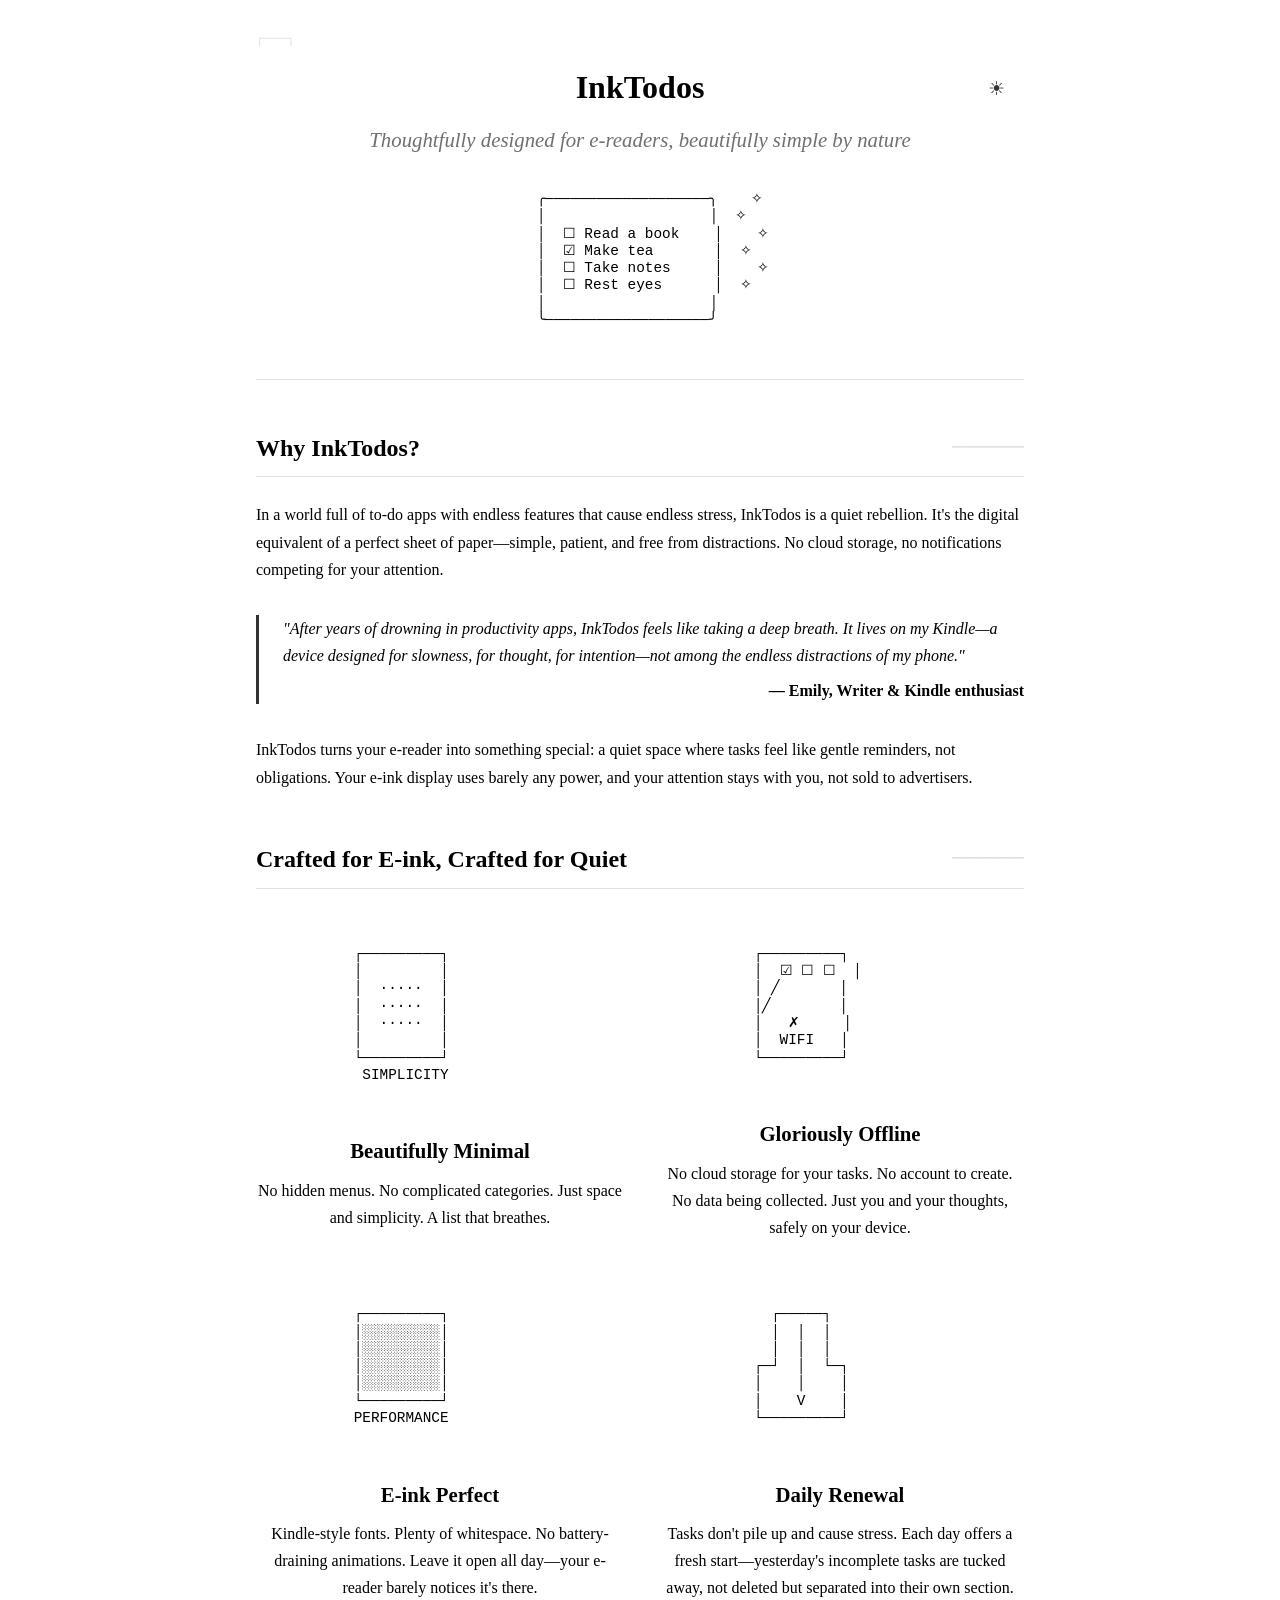
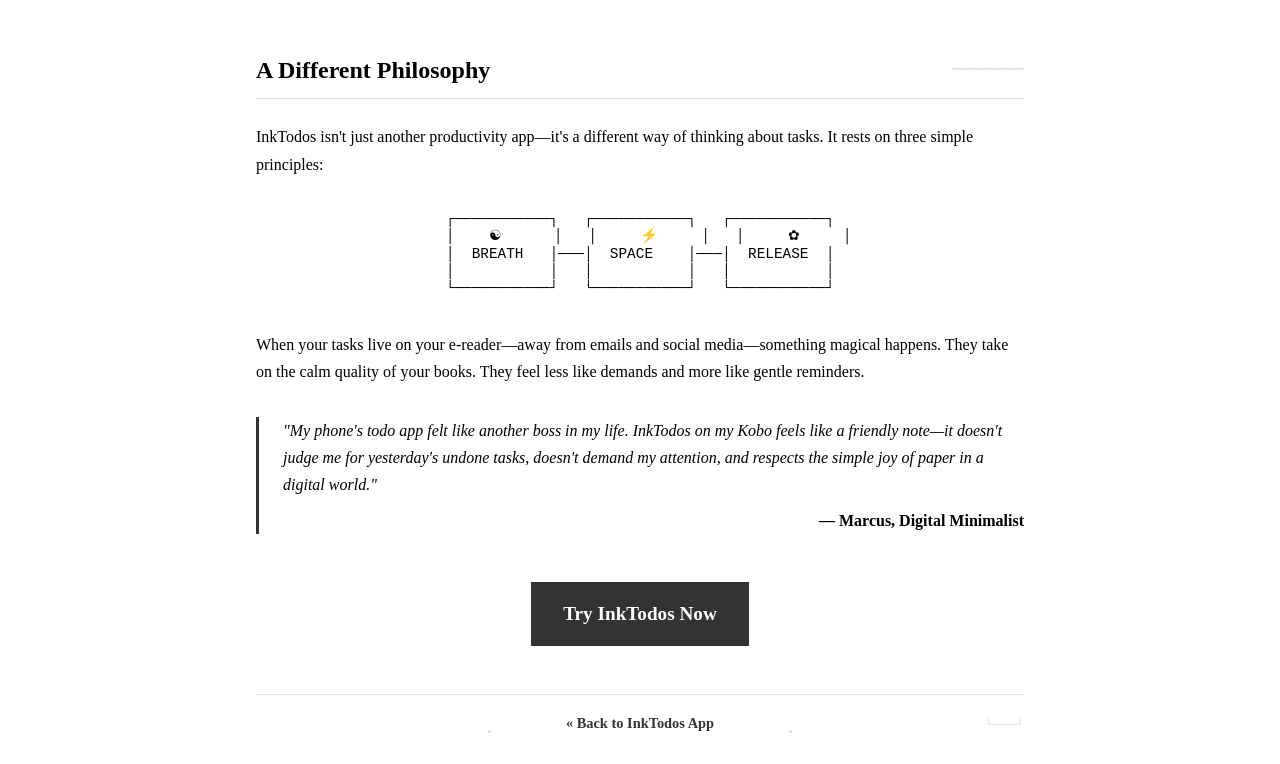
==== about.html @ b76cc150 "Initial commit" ====
<!DOCTYPE html>
<html lang="en">
<head>
    <meta charset="UTF-8">
    <meta name="viewport" content="width=device-width, initial-scale=1.0">
    <title>About InkTodos</title>
    <link rel="stylesheet" href="css/style.css">
    <style>
        /* Dark mode variables - must match the ones in style.css */
        .dark-mode {
            --bg-color: #121212;
            --text-color: #f0f0f0;
            --light-gray: #333333;
            --medium-gray: #999999;
            --completed-color: #666666;
            --focus-color: #f0f0f0;
            --accent-color: #bbbbbb;
        }
        
        /* Additional styles specific to about page */
        .about-container {
            max-width: 800px;
            margin: 0 auto;
            padding: 1rem;
            line-height: 1.7;
            position: relative;
        }
        
        /* Decorative corner elements */
        .about-container::before,
        .about-container::after {
            content: "┌───┐";
            font-family: monospace;
            position: absolute;
            white-space: pre;
            color: var(--light-gray);
        }
        
        .about-container::before {
            top: 1rem;
            left: 1rem;
        }
        
        .about-container::after {
            content: "└───┘";
            bottom: 1rem;
            right: 1rem;
        }

        .hero {
            text-align: center;
            margin: 2rem 0 3rem;
        }

        .tagline {
            font-size: 1.3rem;
            margin-top: 0.5rem;
            color: var(--medium-gray);
            font-style: italic;
        }

        .section {
            margin-bottom: 3rem;
        }

        .section-title {
            margin-bottom: 1.5rem;
            border-bottom: 1px solid var(--light-gray);
            padding-bottom: 0.5rem;
            position: relative;
        }
        
        .section-title::after {
            content: "─────";
            font-family: monospace;
            position: absolute;
            right: 0;
            bottom: 0.5rem;
            color: var(--light-gray);
        }

        .features {
            display: grid;
            grid-template-columns: 1fr;
            gap: 2rem;
        }

        .feature {
            display: flex;
            flex-direction: column;
            align-items: center;
        }

        .feature-title {
            font-size: 1.3rem;
            margin: 1rem 0 0.5rem;
            text-align: center;
        }

        .feature-desc {
            text-align: center;
        }

        .illustration {
            margin: 1rem 0;
            text-align: center;
            line-height: 1;
        }

        .ascii-art {
            font-family: monospace;
            white-space: pre;
            font-size: 0.9rem;
            line-height: 1.2;
            display: inline-block;
            text-align: left;
            margin: 0 auto;
        }

        .testimonial {
            border-left: 3px solid var(--accent-color);
            padding-left: 1.5rem;
            margin: 2rem 0;
            font-style: italic;
        }

        .testimonial-author {
            text-align: right;
            margin-top: 0.5rem;
            font-style: normal;
            font-weight: bold;
        }

        .cta {
            text-align: center;
            margin: 3rem 0;
        }

        .cta-button {
            display: inline-block;
            padding: 1rem 2rem;
            background-color: var(--accent-color);
            color: var(--bg-color);
            text-decoration: none;
            font-weight: bold;
            font-size: 1.2rem;
            border: none;
        }
        
        .nav-links {
            text-align: center;
            margin-top: 3rem;
            padding-top: 1rem;
            border-top: 1px solid var(--light-gray);
            position: relative;
        }
        
        .nav-links::before,
        .nav-links::after {
            content: "·";
            position: absolute;
            top: 1rem;
            font-size: 1.5rem;
            color: var(--light-gray);
        }
        
        .nav-links::before {
            left: 30%;
        }
        
        .nav-links::after {
            right: 30%;
        }

        .nav-link {
            color: var(--accent-color);
            text-decoration: none;
            font-weight: bold;
        }
        
        .theme-toggle {
            position: absolute;
            top: 0.5rem;
            right: 0.5rem;
            background: none;
            border: none;
            font-size: 1.2rem;
            cursor: pointer;
            color: var(--accent-color);
            padding: 0.5rem;
            border-radius: 50%;
            width: 2.5rem;
            height: 2.5rem;
            display: flex;
            align-items: center;
            justify-content: center;
            z-index: 10;
        }
        
        @media (min-width: 600px) {
            .features {
                grid-template-columns: 1fr 1fr;
            }
        }
    </style>
</head>
<body>
    <div class="about-container">
        <header class="hero">
            <button id="theme-toggle" class="theme-toggle" aria-label="Toggle dark mode">☀</button>
            <h1>InkTodos</h1>
            <p class="tagline">Thoughtfully designed for e-readers, beautifully simple by nature</p>
            
            <div class="illustration">
                <div class="ascii-art">
   ╭───────────────────╮    ✧
   │                   │  ✧
   │  ☐ Read a book    │    ✧
   │  ☑ Make tea       │  ✧
   │  ☐ Take notes     │    ✧
   │  ☐ Rest eyes      │  ✧
   │                   │
   ╰───────────────────╯
                </div>
            </div>
        </header>
        
        <section class="section">
            <h2 class="section-title">Why InkTodos?</h2>
            <p>In a world full of to-do apps with endless features that cause endless stress, InkTodos is a quiet rebellion. It's the digital equivalent of a perfect sheet of paper—simple, patient, and free from distractions. No cloud storage, no notifications competing for your attention.</p>
            
            <div class="testimonial">
                <p>"After years of drowning in productivity apps, InkTodos feels like taking a deep breath. It lives on my Kindle—a device designed for slowness, for thought, for intention—not among the endless distractions of my phone."</p>
                <p class="testimonial-author">— Emily, Writer & Kindle enthusiast</p>
            </div>
            
            <p>InkTodos turns your e-reader into something special: a quiet space where tasks feel like gentle reminders, not obligations. Your e-ink display uses barely any power, and your attention stays with you, not sold to advertisers.</p>
        </section>
        
        <section class="section">
            <h2 class="section-title">Crafted for E-ink, Crafted for Quiet</h2>
            
            <div class="features">
                <div class="feature">
                    <div class="illustration">
                        <div class="ascii-art">
  ┌─────────┐
  │         │
  │  ·····  │
  │  ·····  │
  │  ·····  │
  │         │
  └─────────┘
   SIMPLICITY
                        </div>
                    </div>
                    <h3 class="feature-title">Beautifully Minimal</h3>
                    <p class="feature-desc">No hidden menus. No complicated categories. Just space and simplicity. A list that breathes.</p>
                </div>
                
                <div class="feature">
                    <div class="illustration">
                        <div class="ascii-art">
  ┌─────────┐
  │  ☑ ☐ ☐  │
  │ ╱       │
  │╱        │
  │   ✗     │
  │  WIFI   │
  └─────────┘
                        </div>
                    </div>
                    <h3 class="feature-title">Gloriously Offline</h3>
                    <p class="feature-desc">No cloud storage for your tasks. No account to create. No data being collected. Just you and your thoughts, safely on your device.</p>
                </div>
                
                <div class="feature">
                    <div class="illustration">
                        <div class="ascii-art">
  ┌─────────┐
  │░░░░░░░░░│
  │░░░░░░░░░│
  │░░░░░░░░░│
  │░░░░░░░░░│
  └─────────┘
  PERFORMANCE
                        </div>
                    </div>
                    <h3 class="feature-title">E-ink Perfect</h3>
                    <p class="feature-desc">Kindle-style fonts. Plenty of whitespace. No battery-draining animations. Leave it open all day—your e-reader barely notices it's there.</p>
                </div>
                
                <div class="feature">
                    <div class="illustration">
                        <div class="ascii-art">
    ┌─────┐
    │  │  │
    │  │  │
  ┌─┘  │  └─┐
  │    │    │
  │    V    │
  └─────────┘
                        </div>
                    </div>
                    <h3 class="feature-title">Daily Renewal</h3>
                    <p class="feature-desc">Tasks don't pile up and cause stress. Each day offers a fresh start—yesterday's incomplete tasks are tucked away, not deleted but separated into their own section.</p>
                </div>
            </div>
        </section>
        
        <section class="section">
            <h2 class="section-title">A Different Philosophy</h2>
            <p>InkTodos isn't just another productivity app—it's a different way of thinking about tasks. It rests on three simple principles:</p>
            
            <div class="illustration">
                <div class="ascii-art">
  ┌───────────┐   ┌───────────┐   ┌───────────┐
  │    ☯      │   │     ⚡     │   │     ✿     │
  │  BREATH   │───│  SPACE    │───│  RELEASE  │
  │           │   │           │   │           │
  └───────────┘   └───────────┘   └───────────┘
                </div>
            </div>
            
            <p>When your tasks live on your e-reader—away from emails and social media—something magical happens. They take on the calm quality of your books. They feel less like demands and more like gentle reminders.</p>
            
            <div class="testimonial">
                <p>"My phone's todo app felt like another boss in my life. InkTodos on my Kobo feels like a friendly note—it doesn't judge me for yesterday's undone tasks, doesn't demand my attention, and respects the simple joy of paper in a digital world."</p>
                <p class="testimonial-author">— Marcus, Digital Minimalist</p>
            </div>
        </section>

        <div class="cta">
            <a href="index.html" class="cta-button">Try InkTodos Now</a>
        </div>
        
        <footer class="nav-links">
            <a href="index.html" class="nav-link">« Back to InkTodos App</a>
        </footer>
    </div>
    
    <script>
        // Theme handling for about page
        document.addEventListener('DOMContentLoaded', function() {
            const themeToggle = document.getElementById('theme-toggle');
            
            // Check if user previously set a theme preference
            function initTheme() {
                const savedTheme = localStorage.getItem('theme');
                
                if (savedTheme === 'dark') {
                    document.body.classList.add('dark-mode');
                    themeToggle.textContent = '☾';
                } else if (savedTheme === 'light') {
                    document.body.classList.remove('dark-mode');
                    themeToggle.textContent = '☀';
                } else {
                    // Check system preference
                    const prefersDark = window.matchMedia && window.matchMedia('(prefers-color-scheme: dark)').matches;
                    
                    if (prefersDark) {
                        document.body.classList.add('dark-mode');
                        themeToggle.textContent = '☾';
                    }
                }
            }
            
            // Toggle theme
            function toggleTheme() {
                if (document.body.classList.contains('dark-mode')) {
                    document.body.classList.remove('dark-mode');
                    localStorage.setItem('theme', 'light');
                    themeToggle.textContent = '☀';
                } else {
                    document.body.classList.add('dark-mode');
                    localStorage.setItem('theme', 'dark');
                    themeToggle.textContent = '☾';
                }
            }
            
            // Add event listener
            if (themeToggle) {
                themeToggle.addEventListener('click', toggleTheme);
            }
            
            // Initialize theme
            initTheme();
        });
    </script>
</body>
</html>
---- css/style.css ----
/* E-reader friendly styles with high contrast and simple design */
:root {
    /* Light mode (default) */
    --bg-color: #ffffff;
    --text-color: #000000;
    --light-gray: #e0e0e0;
    --medium-gray: #707070;
    --completed-color: #aaaaaa;
    --focus-color: #111111;
    --accent-color: #333333;
}

/* Disable all animations and transitions for the entire document */
*, *::before, *::after {
    animation: none !important;
    transition: none !important;
}

/* Dark mode */
.dark-mode {
    --bg-color: #121212;
    --text-color: #f0f0f0;
    --light-gray: #333333;
    --medium-gray: #999999;
    --completed-color: #666666;
    --focus-color: #f0f0f0;
    --accent-color: #bbbbbb;
}

/* Removed prefers-color-scheme media query as it interferes with manual toggle */

* {
    box-sizing: border-box;
    margin: 0;
    padding: 0;
}

body {
    font-family: 'Bookerly', 'Palatino', 'Georgia', serif;
    background-color: var(--bg-color);
    color: var(--text-color);
    line-height: 1.6;
    padding: 0.75rem;
    max-width: 100%;
}

.container {
    max-width: 800px;
    margin: 0 auto;
    padding: 1rem;
}

header {
    text-align: center;
    margin-bottom: 2rem;
    border-bottom: 1px solid var(--light-gray);
    padding-bottom: 1rem;
    position: relative;
}

.progress-container {
    width: 100%;
    height: 8px;
    background-color: var(--light-gray);
    position: relative;
    margin-bottom: 1.5rem;
    border-radius: 4px;
    overflow: hidden;
}

.progress-bar {
    height: 100%;
    background-color: var(--accent-color);
    width: 0%;
    /* Removed transition to prevent ghosting on e-ink displays */
}

.theme-toggle {
    position: absolute;
    top: 0.5rem;
    right: 0.5rem;
    background: none;
    border: none;
    font-size: 1.2rem;
    cursor: pointer;
    color: var(--accent-color);
    padding: 0.5rem;
    border-radius: 50%;
    width: 2.5rem;
    height: 2.5rem;
    display: flex;
    align-items: center;
    justify-content: center;
}

h1 {
    font-size: 2rem;
    margin-bottom: 0.5rem;
}

h2 {
    font-size: 1.5rem;
    margin-bottom: 1rem;
}

.date-display {
    font-size: 1.2rem;
    color: var(--medium-gray);
}

/* Form styles */
#task-form {
    display: flex;
    margin-bottom: 2rem;
    border: 1px solid var(--light-gray);
}

#task-input {
    flex: 1;
    padding: 0.75rem;
    font-size: 1rem;
    border: none;
    background-color: var(--bg-color);
    color: var(--text-color);
}

#add-task-btn {
    padding: 0.75rem 1.5rem;
    background-color: var(--accent-color);
    color: var(--bg-color);
    border: none;
    font-size: 1rem;
    cursor: pointer;
    font-weight: bold;
}

/* Task list styles */
.task-header {
    display: flex;
    justify-content: space-between;
    align-items: center;
    margin-bottom: 1rem;
}

.task-actions {
    display: flex;
    gap: 0.5rem;
}

.action-btn {
    padding: 0.5rem 1rem;
    background-color: var(--accent-color);
    color: var(--bg-color);
    border: none;
    font-size: 0.9rem;
    cursor: pointer;
    border-radius: 4px;
}

#task-list {
    list-style-type: none;
}

.task-item {
    padding: 1.2rem 1rem;
    border-bottom: 1px solid var(--light-gray);
    display: flex;
    align-items: center;
}

.empty-list {
    text-align: center;
    color: var(--medium-gray);
    font-style: italic;
}

.task-text {
    flex: 1;
    font-size: 1.1rem;
}

.completed .task-text {
    text-decoration: line-through;
    color: var(--completed-color);
}

.rolled-over .task-text::before {
    content: "↻ ";
    color: var(--accent-color);
}

.delete-btn {
    margin-left: 1rem;
    background: none;
    border: none;
    font-size: 1.2rem;
    cursor: pointer;
    color: var(--medium-gray);
}

footer {
    margin-top: 2rem;
    text-align: center;
    font-size: 0.9rem;
    color: var(--medium-gray);
}

/* Make checkboxes more visible on e-readers */
input[type="checkbox"] {
    width: 1.5rem;
    height: 1.5rem;
    margin-right: 1rem;
    border: 2px solid var(--accent-color);
    -webkit-appearance: none;
    appearance: none;
    display: inline-block;
    position: relative;
    border-radius: 0.2rem;
    background-color: var(--bg-color);
}

input[type="checkbox"]:checked {
    background-color: var(--accent-color);
}

input[type="checkbox"]:checked::after {
    content: "✓";
    position: absolute;
    top: 50%;
    left: 50%;
    transform: translate(-50%, -50%);
    font-size: 1.2rem;
    color: var(--bg-color);
    font-weight: bold;
}

/* Focus states for accessibility */
a:focus, button:focus, input:focus {
    outline: 2px solid var(--focus-color);
}

/* Navigation links */
.nav-link {
    color: var(--accent-color);
    text-decoration: none;
    font-weight: bold;
}
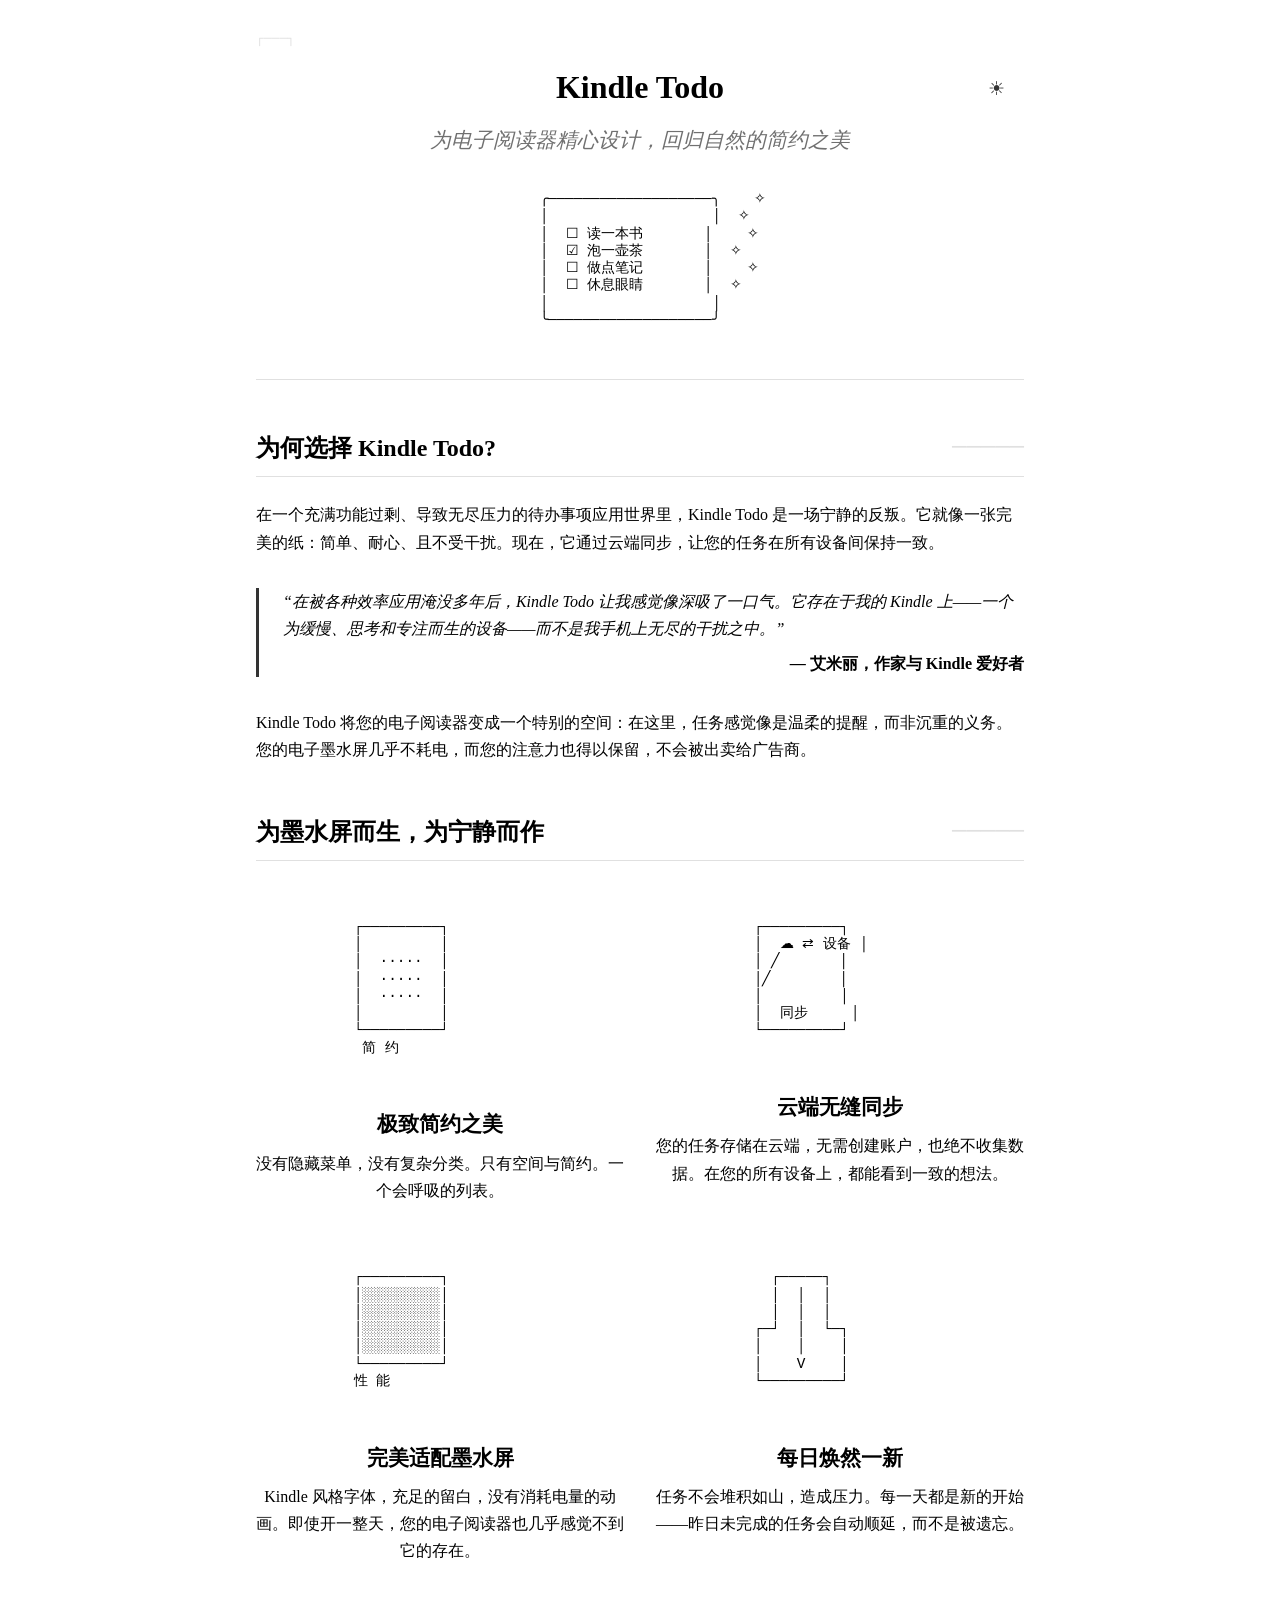
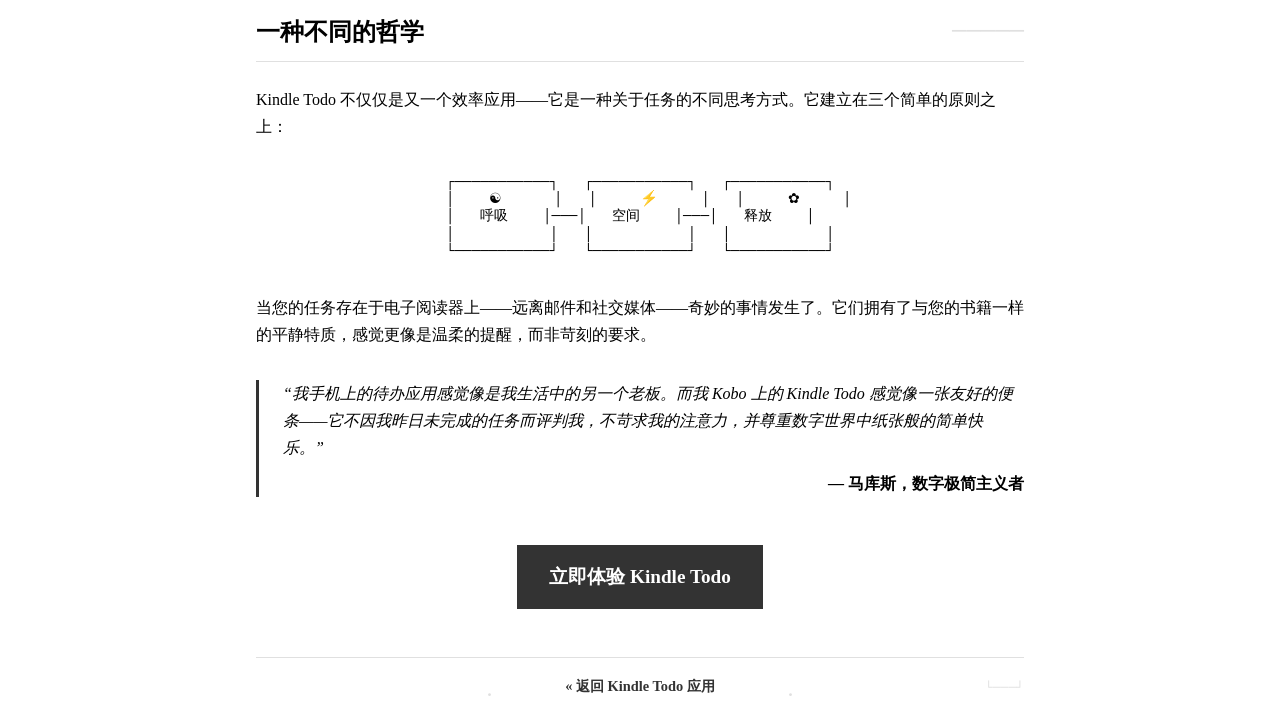
==== commit c1dcd9b6: "Save local changes" ====
--- a/about.html
+++ b/about.html
@@ -3,7 +3,7 @@
 <head>
     <meta charset="UTF-8">
     <meta name="viewport" content="width=device-width, initial-scale=1.0">
-    <title>About InkTodos</title>
+    <title>关于 Kindle Todo</title>
     <link rel="stylesheet" href="css/style.css">
     <style>
         /* Dark mode variables - must match the ones in style.css */
@@ -208,17 +208,17 @@
     <div class="about-container">
         <header class="hero">
             <button id="theme-toggle" class="theme-toggle" aria-label="Toggle dark mode">☀</button>
-            <h1>InkTodos</h1>
-            <p class="tagline">Thoughtfully designed for e-readers, beautifully simple by nature</p>
+            <h1>Kindle Todo</h1>
+            <p class="tagline">为电子阅读器精心设计，回归自然的简约之美</p>
             
             <div class="illustration">
                 <div class="ascii-art">
    ╭───────────────────╮    ✧
    │                   │  ✧
-   │  ☐ Read a book    │    ✧
-   │  ☑ Make tea       │  ✧
-   │  ☐ Take notes     │    ✧
-   │  ☐ Rest eyes      │  ✧
+   │  ☐ 读一本书       │    ✧
+   │  ☑ 泡一壶茶       │  ✧
+   │  ☐ 做点笔记       │    ✧
+   │  ☐ 休息眼睛       │  ✧
    │                   │
    ╰───────────────────╯
                 </div>
@@ -226,19 +226,19 @@
         </header>
         
         <section class="section">
-            <h2 class="section-title">Why InkTodos?</h2>
-            <p>In a world full of to-do apps with endless features that cause endless stress, InkTodos is a quiet rebellion. It's the digital equivalent of a perfect sheet of paper—simple, patient, and free from distractions. No cloud storage, no notifications competing for your attention.</p>
+            <h2 class="section-title">为何选择 Kindle Todo?</h2>
+            <p>在一个充满功能过剩、导致无尽压力的待办事项应用世界里，Kindle Todo 是一场宁静的反叛。它就像一张完美的纸：简单、耐心、且不受干扰。现在，它通过云端同步，让您的任务在所有设备间保持一致。</p>
             
             <div class="testimonial">
-                <p>"After years of drowning in productivity apps, InkTodos feels like taking a deep breath. It lives on my Kindle—a device designed for slowness, for thought, for intention—not among the endless distractions of my phone."</p>
-                <p class="testimonial-author">— Emily, Writer & Kindle enthusiast</p>
-            </div>
-            
-            <p>InkTodos turns your e-reader into something special: a quiet space where tasks feel like gentle reminders, not obligations. Your e-ink display uses barely any power, and your attention stays with you, not sold to advertisers.</p>
+                <p>“在被各种效率应用淹没多年后，Kindle Todo 让我感觉像深吸了一口气。它存在于我的 Kindle 上——一个为缓慢、思考和专注而生的设备——而不是我手机上无尽的干扰之中。”</p>
+                <p class="testimonial-author">— 艾米丽，作家与 Kindle 爱好者</p>
+            </div>
+            
+            <p>Kindle Todo 将您的电子阅读器变成一个特别的空间：在这里，任务感觉像是温柔的提醒，而非沉重的义务。您的电子墨水屏几乎不耗电，而您的注意力也得以保留，不会被出卖给广告商。</p>
         </section>
         
         <section class="section">
-            <h2 class="section-title">Crafted for E-ink, Crafted for Quiet</h2>
+            <h2 class="section-title">为墨水屏而生，为宁静而作</h2>
             
             <div class="features">
                 <div class="feature">
@@ -251,27 +251,27 @@
   │  ·····  │
   │         │
   └─────────┘
-   SIMPLICITY
+   简 约
                         </div>
                     </div>
-                    <h3 class="feature-title">Beautifully Minimal</h3>
-                    <p class="feature-desc">No hidden menus. No complicated categories. Just space and simplicity. A list that breathes.</p>
+                    <h3 class="feature-title">极致简约之美</h3>
+                    <p class="feature-desc">没有隐藏菜单，没有复杂分类。只有空间与简约。一个会呼吸的列表。</p>
                 </div>
                 
                 <div class="feature">
                     <div class="illustration">
                         <div class="ascii-art">
   ┌─────────┐
-  │  ☑ ☐ ☐  │
+  │  ☁ ⇄ 设备 │
   │ ╱       │
   │╱        │
-  │   ✗     │
-  │  WIFI   │
+  │         │
+  │  同步     │
   └─────────┘
                         </div>
                     </div>
-                    <h3 class="feature-title">Gloriously Offline</h3>
-                    <p class="feature-desc">No cloud storage for your tasks. No account to create. No data being collected. Just you and your thoughts, safely on your device.</p>
+                    <h3 class="feature-title">云端无缝同步</h3>
+                    <p class="feature-desc">您的任务存储在云端，无需创建账户，也绝不收集数据。在您的所有设备上，都能看到一致的想法。</p>
                 </div>
                 
                 <div class="feature">
@@ -283,11 +283,11 @@
   │░░░░░░░░░│
   │░░░░░░░░░│
   └─────────┘
-  PERFORMANCE
+  性 能
                         </div>
                     </div>
-                    <h3 class="feature-title">E-ink Perfect</h3>
-                    <p class="feature-desc">Kindle-style fonts. Plenty of whitespace. No battery-draining animations. Leave it open all day—your e-reader barely notices it's there.</p>
+                    <h3 class="feature-title">完美适配墨水屏</h3>
+                    <p class="feature-desc">Kindle 风格字体，充足的留白，没有消耗电量的动画。即使开一整天，您的电子阅读器也几乎感觉不到它的存在。</p>
                 </div>
                 
                 <div class="feature">
@@ -302,40 +302,40 @@
   └─────────┘
                         </div>
                     </div>
-                    <h3 class="feature-title">Daily Renewal</h3>
-                    <p class="feature-desc">Tasks don't pile up and cause stress. Each day offers a fresh start—yesterday's incomplete tasks are tucked away, not deleted but separated into their own section.</p>
+                    <h3 class="feature-title">每日焕然一新</h3>
+                    <p class="feature-desc">任务不会堆积如山，造成压力。每一天都是新的开始——昨日未完成的任务会自动顺延，而不是被遗忘。</p>
                 </div>
             </div>
         </section>
         
         <section class="section">
-            <h2 class="section-title">A Different Philosophy</h2>
-            <p>InkTodos isn't just another productivity app—it's a different way of thinking about tasks. It rests on three simple principles:</p>
+            <h2 class="section-title">一种不同的哲学</h2>
+            <p>Kindle Todo 不仅仅是又一个效率应用——它是一种关于任务的不同思考方式。它建立在三个简单的原则之上：</p>
             
             <div class="illustration">
                 <div class="ascii-art">
   ┌───────────┐   ┌───────────┐   ┌───────────┐
   │    ☯      │   │     ⚡     │   │     ✿     │
-  │  BREATH   │───│  SPACE    │───│  RELEASE  │
+  │   呼吸    │───│   空间    │───│   释放    │
   │           │   │           │   │           │
   └───────────┘   └───────────┘   └───────────┘
                 </div>
             </div>
             
-            <p>When your tasks live on your e-reader—away from emails and social media—something magical happens. They take on the calm quality of your books. They feel less like demands and more like gentle reminders.</p>
+            <p>当您的任务存在于电子阅读器上——远离邮件和社交媒体——奇妙的事情发生了。它们拥有了与您的书籍一样的平静特质，感觉更像是温柔的提醒，而非苛刻的要求。</p>
             
             <div class="testimonial">
-                <p>"My phone's todo app felt like another boss in my life. InkTodos on my Kobo feels like a friendly note—it doesn't judge me for yesterday's undone tasks, doesn't demand my attention, and respects the simple joy of paper in a digital world."</p>
-                <p class="testimonial-author">— Marcus, Digital Minimalist</p>
+                <p>“我手机上的待办应用感觉像是我生活中的另一个老板。而我 Kobo 上的 Kindle Todo 感觉像一张友好的便条——它不因我昨日未完成的任务而评判我，不苛求我的注意力，并尊重数字世界中纸张般的简单快乐。”</p>
+                <p class="testimonial-author">— 马库斯，数字极简主义者</p>
             </div>
         </section>
 
         <div class="cta">
-            <a href="index.html" class="cta-button">Try InkTodos Now</a>
+            <a href="index.html" class="cta-button">立即体验 Kindle Todo</a>
         </div>
         
         <footer class="nav-links">
-            <a href="index.html" class="nav-link">« Back to InkTodos App</a>
+            <a href="index.html" class="nav-link">« 返回 Kindle Todo 应用</a>
         </footer>
     </div>
     
@@ -344,46 +344,35 @@
         document.addEventListener('DOMContentLoaded', function() {
             const themeToggle = document.getElementById('theme-toggle');
             
-            // Check if user previously set a theme preference
             function initTheme() {
-                const savedTheme = localStorage.getItem('theme');
-                
-                if (savedTheme === 'dark') {
-                    document.body.classList.add('dark-mode');
-                    themeToggle.textContent = '☾';
-                } else if (savedTheme === 'light') {
-                    document.body.classList.remove('dark-mode');
-                    themeToggle.textContent = '☀';
-                } else {
-                    // Check system preference
-                    const prefersDark = window.matchMedia && window.matchMedia('(prefers-color-scheme: dark)').matches;
-                    
-                    if (prefersDark) {
+                try {
+                    const savedTheme = localStorage.getItem('theme');
+                    if (savedTheme === 'dark') {
                         document.body.classList.add('dark-mode');
                         themeToggle.textContent = '☾';
+                    } else {
+                        document.body.classList.remove('dark-mode');
+                        themeToggle.textContent = '☀';
                     }
+                } catch (e) {
+                    // localStorage might be disabled, ignore
                 }
             }
             
-            // Toggle theme
             function toggleTheme() {
-                if (document.body.classList.contains('dark-mode')) {
-                    document.body.classList.remove('dark-mode');
-                    localStorage.setItem('theme', 'light');
-                    themeToggle.textContent = '☀';
-                } else {
-                    document.body.classList.add('dark-mode');
-                    localStorage.setItem('theme', 'dark');
-                    themeToggle.textContent = '☾';
+                const isDarkMode = document.body.classList.toggle('dark-mode');
+                themeToggle.textContent = isDarkMode ? '☾' : '☀';
+                try {
+                    localStorage.setItem('theme', isDarkMode ? 'dark' : 'light');
+                } catch (e) {
+                    // localStorage might be disabled, ignore
                 }
             }
             
-            // Add event listener
             if (themeToggle) {
                 themeToggle.addEventListener('click', toggleTheme);
             }
             
-            // Initialize theme
             initTheme();
         });
     </script>
